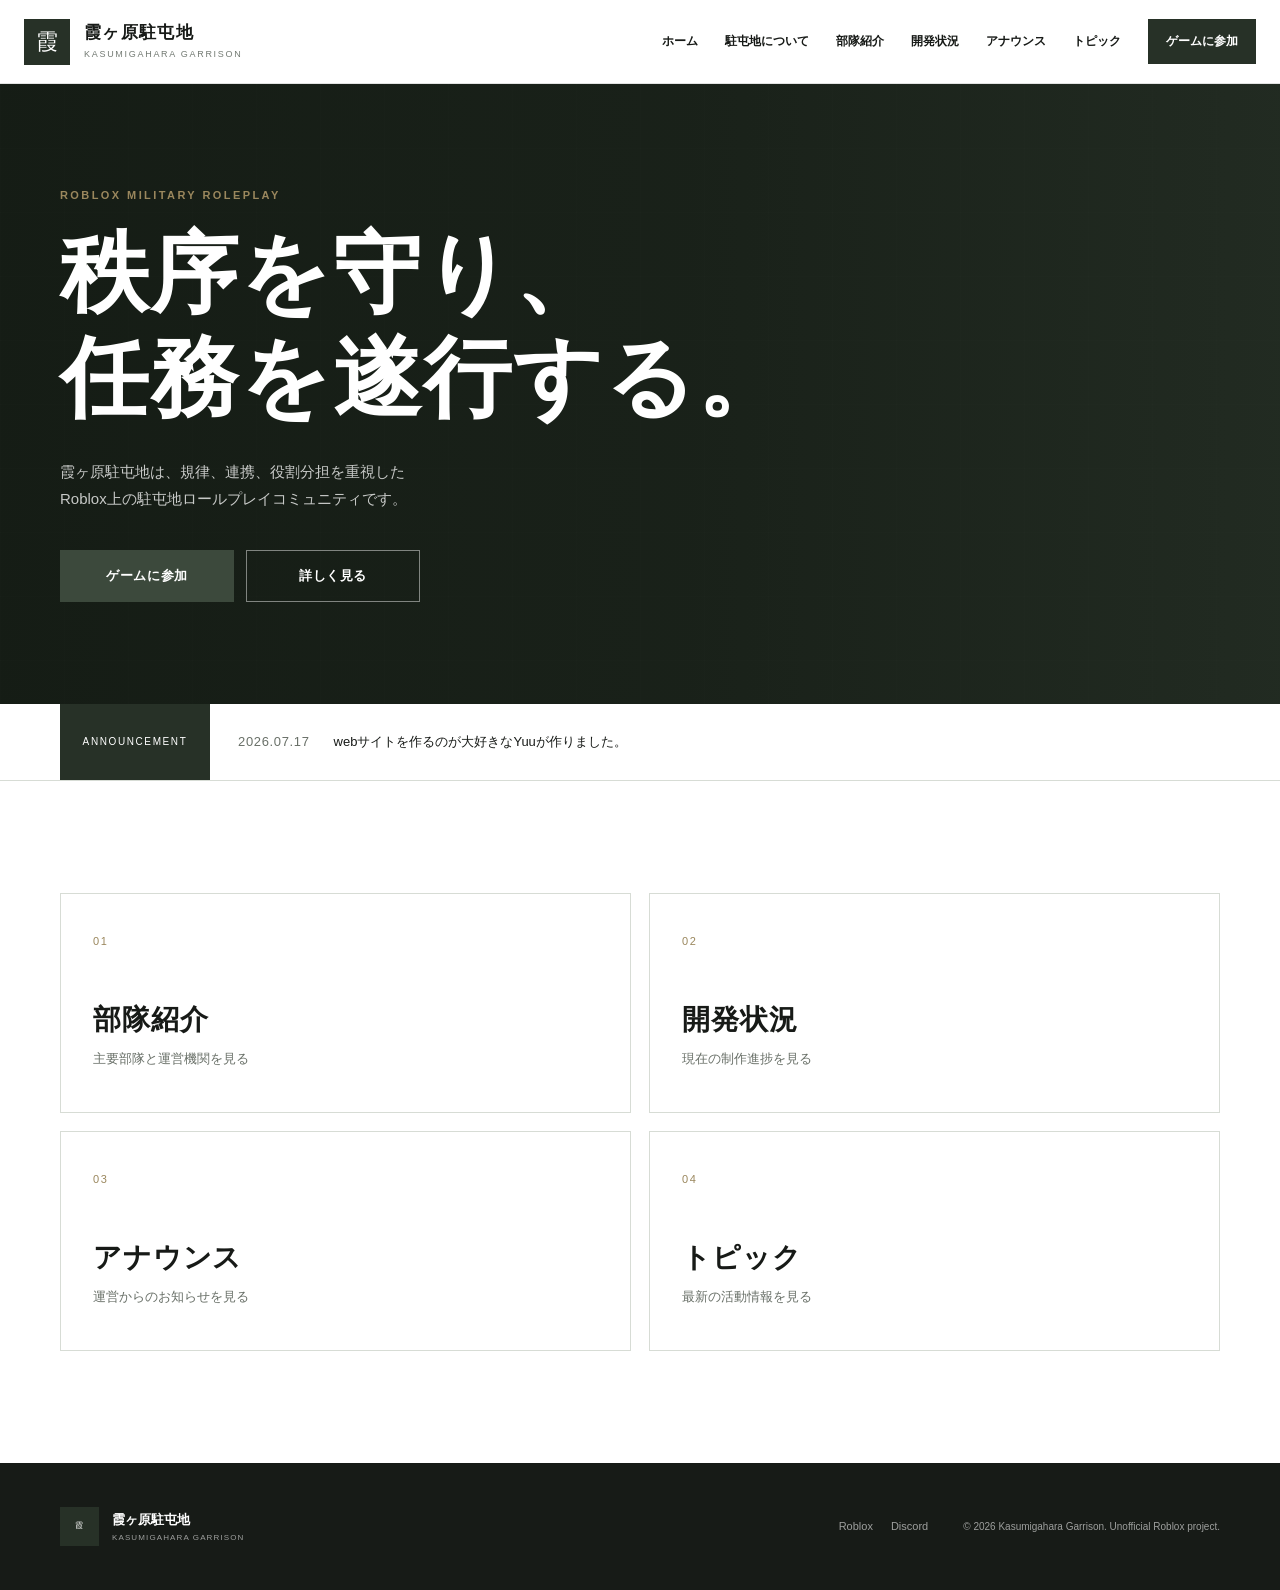
==== index.html @ 0323cbdd "Add files via upload" ====
<!DOCTYPE html><html lang="ja"><head>
  <meta charset="UTF-8">
  <meta name="viewport" content="width=device-width, initial-scale=1.0">
  <meta name="description" content="Roblox 霞ヶ原駐屯地 公式サイト">
  <meta name="theme-color" content="#273127">
  <link rel="stylesheet" href="./styles.css">
<title>霞ヶ原駐屯地｜公式サイト</title></head>
<body><header class="site-header" id="siteHeader">
  <div class="header-image" id="headerImage"></div>
  <div class="header-inner">
    <a class="brand" href="./index.html" aria-label="霞ヶ原駐屯地 トップ">
      <div class="brand-symbol">
        <img id="headerLogo" src="./images/logo.png" alt="霞ヶ原駐屯地ロゴ">
        <span>霞</span>
      </div>
      <div class="brand-copy">
        <strong id="siteName">霞ヶ原駐屯地</strong>
        <span id="siteNameEn">KASUMIGAHARA GARRISON</span>
      </div>
    </a>

    <button class="menu-button" id="menuButton" type="button" aria-label="メニューを開く" aria-expanded="false">
      <span></span><span></span><span></span>
    </button>

    <nav class="global-nav" id="globalNav">
      <a href="./index.html">ホーム</a>
      <a href="./about.html">駐屯地について</a>
      <a href="./units.html">部隊紹介</a>
      <a href="./development.html">開発状況</a>
      <a href="./announcements.html">アナウンス</a>
      <a href="./topics.html">トピック</a>
      <a class="nav-cta" id="headerGameLink" href="#" target="_blank" rel="noopener noreferrer">ゲームに参加</a>
    </nav>
  </div>
</header>
<main class="page-main home-page">
  <section class="hero" id="hero">
    <div class="hero-overlay"></div>
    <div class="hero-inner">
      <p class="eyebrow">ROBLOX MILITARY ROLEPLAY</p>
      <h1 id="heroTitle">秩序を守り、<br>任務を遂行する。</h1>
      <p class="hero-description" id="heroDescription"></p>
      <div class="hero-actions">
        <a class="button primary" id="heroGameLink" href="#" target="_blank" rel="noopener noreferrer">ゲームに参加</a>
        <a class="button ghost" href="./about.html">詳しく見る</a>
      </div>
    </div>
  </section>

  <section class="ticker">
    <div class="content-width ticker-inner">
      <span class="ticker-label">ANNOUNCEMENT</span>
      <a href="./announcements.html" class="ticker-content">
        <time id="tickerDate"></time>
        <span id="tickerText">最新情報を読み込んでいます</span>
      </a>
    </div>
  </section>

  <section class="section">
    <div class="content-width">
      <div class="home-link-grid">
        <a class="home-link-card" href="./units.html"><span>01</span><h2>部隊紹介</h2><p>主要部隊と運営機関を見る</p></a>
        <a class="home-link-card" href="./development.html"><span>02</span><h2>開発状況</h2><p>現在の制作進捗を見る</p></a>
        <a class="home-link-card" href="./announcements.html"><span>03</span><h2>アナウンス</h2><p>運営からのお知らせを見る</p></a>
        <a class="home-link-card" href="./topics.html"><span>04</span><h2>トピック</h2><p>最新の活動情報を見る</p></a>
      </div>
    </div>
  </section>
</main><footer class="site-footer">
  <div class="content-width footer-inner">
    <div class="footer-brand">
      <div class="brand-symbol small">
        <img id="footerLogo" src="./images/logo.png" alt="">
        <span>霞</span>
      </div>
      <div>
        <strong>霞ヶ原駐屯地</strong>
        <span>KASUMIGAHARA GARRISON</span>
      </div>
    </div>
    <div class="footer-links">
      <a id="footerRoblox" href="#" target="_blank" rel="noopener noreferrer">Roblox</a>
      <a id="footerDiscord" href="#" target="_blank" rel="noopener noreferrer">Discord</a>
    </div>
    <p>© <span id="currentYear"></span> Kasumigahara Garrison. Unofficial Roblox project.</p>
  </div>
</footer>
<script src="./data.js"></script>
<script src="./script.js"></script></body></html>
---- styles.css ----
:root {
  --ink: #171a17;
  --muted: #697068;
  --line: #d7dcd5;
  --paper: #f4f6f2;
  --white: #ffffff;
  --olive: #3c493c;
  --olive-dark: #273127;
  --gold: #9a875d;
  --header-height: 84px;
}

* { box-sizing: border-box; }
html { scroll-behavior: smooth; }
body {
  margin: 0;
  color: var(--ink);
  background: var(--white);
  font-family: "Noto Sans JP", "Yu Gothic", "Hiragino Kaku Gothic ProN", sans-serif;
  line-height: 1.8;
}
body.menu-open { overflow: hidden; }
a { color: inherit; text-decoration: none; }
img { max-width: 100%; display: block; }
button { font: inherit; }

.content-width {
  width: min(1160px, calc(100% - 48px));
  margin: 0 auto;
}

.site-header {
  position: fixed;
  inset: 0 0 auto;
  height: var(--header-height);
  z-index: 1000;
  color: var(--ink);
  background: rgba(255,255,255,.95);
  border-bottom: 1px solid rgba(20,25,20,.12);
  backdrop-filter: blur(14px);
  transition: height .25s ease, box-shadow .25s ease;
  overflow: visible;
}
.site-header.compact {
  height: 70px;
  box-shadow: 0 8px 30px rgba(20,25,20,.08);
}
.header-image {
  position: absolute;
  inset: 0;
  z-index: -1;
  background-position: center;
  background-size: cover;
  opacity: .10;
}
.header-inner {
  position: relative;
  width: min(1240px, calc(100% - 48px));
  height: 100%;
  margin: 0 auto;
  display: flex;
  align-items: center;
  justify-content: space-between;
}
.brand { display: inline-flex; align-items: center; gap: 14px; min-width: 235px; }
.brand-symbol {
  position: relative;
  width: 46px;
  height: 46px;
  flex: 0 0 auto;
  display: grid;
  place-items: center;
  overflow: hidden;
  color: var(--white);
  background: var(--olive-dark);
}
.brand-symbol img { width: 100%; height: 100%; object-fit: contain; }
.brand-symbol img[hidden] { display: none; }
.brand-symbol span { font-family: serif; font-size: 22px; }
.brand-symbol img:not([hidden]) + span { display: none; }
.brand-symbol.small { width: 39px; height: 39px; }
.brand-copy { display: flex; flex-direction: column; line-height: 1.2; }
.brand-copy strong { font-size: 17px; letter-spacing: .08em; }
.brand-copy span { margin-top: 5px; color: #737a73; font-size: 9px; letter-spacing: .19em; }

.global-nav { display: flex; align-items: center; gap: 27px; font-size: 12px; font-weight: 700; }
.global-nav > a:not(.nav-cta) { position: relative; padding: 8px 0; }
.global-nav > a:not(.nav-cta)::after {
  content: "";
  position: absolute;
  left: 0; bottom: 1px;
  width: 0; height: 1px;
  background: var(--ink);
  transition: width .2s ease;
}
.global-nav > a:hover::after { width: 100%; }
.nav-cta { padding: 12px 18px; color: white; background: var(--olive-dark); }

.menu-button { display: none; width: 44px; height: 44px; padding: 9px; border: 0; background: transparent; }
.menu-button span { display: block; height: 1px; margin: 6px 0; background: var(--ink); transition: .25s; }

main { padding-top: var(--header-height); }
.hero {
  position: relative;
  min-height: 700px;
  display: flex;
  align-items: center;
  color: white;
  background-color: var(--olive-dark);
  background-position: center;
  background-size: cover;
  overflow: hidden;
}
.hero-overlay {
  position: absolute;
  inset: 0;
  background: linear-gradient(90deg, rgba(20,27,20,.94), rgba(20,27,20,.72) 54%, rgba(20,27,20,.28));
}
.hero::after {
  content: "";
  position: absolute; inset: 0;
  opacity: .10;
  background-image: linear-gradient(rgba(255,255,255,.08) 1px, transparent 1px), linear-gradient(90deg, rgba(255,255,255,.08) 1px, transparent 1px);
  background-size: 64px 64px;
}
.hero-inner {
  position: relative;
  z-index: 2;
  width: min(1160px, calc(100% - 48px));
  margin: 0 auto;
}
.eyebrow, .section-label {
  margin: 0 0 16px;
  color: var(--gold);
  font-size: 11px;
  font-weight: 700;
  letter-spacing: .22em;
}
.section-label.light { color: #c4b183; }
.hero h1 {
  margin: 0;
  max-width: 800px;
  font-size: clamp(46px, 7vw, 88px);
  line-height: 1.18;
  letter-spacing: .025em;
  font-weight: 600;
}
.hero-description { margin: 28px 0 0; color: rgba(255,255,255,.76); font-size: 15px; }
.hero-actions { display: flex; gap: 12px; margin-top: 38px; }
.button {
  min-width: 174px;
  min-height: 52px;
  display: inline-flex;
  align-items: center;
  justify-content: center;
  padding: 12px 24px;
  font-size: 13px;
  font-weight: 700;
  letter-spacing: .05em;
  transition: transform .2s ease, opacity .2s ease;
}
.button:hover { transform: translateY(-2px); }
.button.primary { color: white; background: var(--olive); }
.button.ghost { color: white; border: 1px solid rgba(255,255,255,.45); }
.hero-side {
  position: absolute;
  z-index: 2;
  right: 23px; bottom: 24px;
  margin: 0;
  color: rgba(255,255,255,.42);
  font-size: 10px;
  letter-spacing: .28em;
  writing-mode: vertical-rl;
}

.ticker { border-bottom: 1px solid var(--line); }
.ticker-inner {
  min-height: 76px;
  display: grid;
  grid-template-columns: 150px 1fr;
  align-items: center;
}
.ticker-label {
  color: var(--white);
  background: var(--olive-dark);
  align-self: stretch;
  display: grid;
  place-items: center;
  font-size: 10px;
  letter-spacing: .16em;
}
.ticker-content { display: flex; gap: 24px; padding-left: 28px; font-size: 13px; }
.ticker-content time { color: var(--muted); letter-spacing: .05em; }

.section { padding: 112px 0; }
.section-muted { background: var(--paper); }
.section-dark { color: white; background: var(--olive-dark); }
.section h2, .join-section h2 {
  margin: 0;
  font-size: clamp(30px, 4vw, 48px);
  line-height: 1.35;
  letter-spacing: .03em;
}
.about-grid { display: grid; grid-template-columns: .8fr 1.2fr; gap: 95px; }
.about-copy { color: var(--muted); font-size: 15px; }
.about-copy p:first-child { margin-top: 0; }

.section-heading {
  display: flex;
  justify-content: space-between;
  align-items: end;
  gap: 40px;
  margin-bottom: 50px;
}
.section-heading > p { max-width: 480px; margin: 0; color: var(--muted); font-size: 13px; }
.section-heading.light > p { color: rgba(255,255,255,.62); }

.unit-grid { display: grid; grid-template-columns: repeat(2, 1fr); gap: 18px; }
.unit-card { background: white; border: 1px solid var(--line); overflow: hidden; }
.unit-image {
  aspect-ratio: 16 / 8.5;
  background: linear-gradient(135deg, #495648, #2d362d);
  background-size: cover;
  background-position: center;
}
.unit-body { padding: 28px 30px 32px; }
.unit-meta { color: var(--gold); font-size: 10px; letter-spacing: .16em; }
.unit-card h3 { margin: 14px 0 12px; font-size: 22px; }
.unit-card p { margin: 0; color: var(--muted); font-size: 13px; }

.development-grid { display: grid; grid-template-columns: repeat(2, 1fr); gap: 22px; }
.development-card { border: 1px solid var(--line); background: white; overflow: hidden; }
.development-image {
  aspect-ratio: 16 / 8;
  background: #e7ebe5;
  background-position: center;
  background-size: cover;
}
.development-body { padding: 25px 28px 29px; }
.development-top { display: flex; justify-content: space-between; gap: 20px; }
.development-card h3 { margin: 0; font-size: 18px; }
.development-percent { color: var(--gold); font-weight: 700; }
.progress { height: 5px; margin: 18px 0 15px; background: #e5e9e3; overflow: hidden; }
.progress > span { display: block; height: 100%; background: var(--olive); }
.development-card p { margin: 0; color: var(--muted); font-size: 13px; }

.announcement-list { border-top: 1px solid rgba(255,255,255,.24); }
.announcement-item {
  display: grid;
  grid-template-columns: 120px 90px 1fr;
  gap: 20px;
  align-items: center;
  min-height: 84px;
  border-bottom: 1px solid rgba(255,255,255,.16);
}
.announcement-item time { color: rgba(255,255,255,.55); font-size: 12px; }
.announcement-category { padding: 4px 8px; border: 1px solid rgba(255,255,255,.25); text-align: center; font-size: 10px; }
.announcement-item h3 { margin: 0; font-size: 14px; font-weight: 500; }

.topic-grid { display: grid; grid-template-columns: repeat(3, 1fr); gap: 20px; }
.topic-card { border: 1px solid var(--line); background: white; overflow: hidden; }
.topic-image {
  aspect-ratio: 16 / 9;
  background: linear-gradient(135deg, #dfe4dd, #cbd3c9);
  background-position: center;
  background-size: cover;
}
.topic-body { padding: 24px; }
.topic-meta { display: flex; gap: 14px; color: var(--muted); font-size: 10px; letter-spacing: .04em; }
.topic-card h3 { margin: 12px 0 10px; font-size: 17px; line-height: 1.5; }
.topic-card p { margin: 0; color: var(--muted); font-size: 12px; }

.join-section { padding: 90px 0; background: #edf0eb; }
.join-inner { display: flex; justify-content: space-between; align-items: center; gap: 50px; }
.join-inner p:last-child { color: var(--muted); }

.site-footer { padding: 44px 0; color: rgba(255,255,255,.58); background: #171b17; }
.footer-inner { display: grid; grid-template-columns: 1fr auto auto; align-items: center; gap: 35px; }
.footer-brand { display: flex; align-items: center; gap: 13px; }
.footer-brand strong, .footer-brand span { display: block; }
.footer-brand strong { color: white; font-size: 13px; }
.footer-brand span { font-size: 8px; letter-spacing: .14em; }
.footer-links { display: flex; gap: 18px; font-size: 11px; }
.site-footer p { margin: 0; font-size: 10px; }

@media (max-width: 940px) {
  :root { --header-height: 72px; }
  .content-width, .header-inner, .hero-inner { width: min(100% - 32px, 1160px); }
  .menu-button { display: block; z-index: 3; }
  .global-nav {
    position: fixed;
    top: var(--header-height);
    left: 0; right: 0;
    display: none;
    flex-direction: column;
    align-items: stretch;
    gap: 0;
    padding: 12px 16px 22px;
    background: white;
    border-bottom: 1px solid var(--line);
  }
  .global-nav.open { display: flex; }
  .global-nav a { padding: 15px 8px; border-bottom: 1px solid var(--line); }
  .nav-cta { margin-top: 10px; text-align: center; border-bottom: 0 !important; }
  .brand-copy strong { font-size: 14px; }
  .hero { min-height: 620px; }
  .about-grid { grid-template-columns: 1fr; gap: 38px; }
  .section { padding: 82px 0; }
  .section-heading { align-items: start; flex-direction: column; }
  .topic-grid { grid-template-columns: 1fr 1fr; }
  .footer-inner { grid-template-columns: 1fr; }
}

@media (max-width: 640px) {
  .brand-copy span { display: none; }
  .brand { min-width: auto; }
  .hero { min-height: 580px; }
  .hero h1 { font-size: clamp(40px, 13vw, 64px); }
  .hero-description br { display: none; }
  .hero-actions { flex-direction: column; }
  .button { width: 100%; }
  .hero-side { display: none; }
  .ticker-inner { grid-template-columns: 1fr; }
  .ticker-label { min-height: 34px; }
  .ticker-content { padding: 14px 0; flex-direction: column; gap: 2px; }
  .unit-grid, .development-grid, .topic-grid { grid-template-columns: 1fr; }
  .announcement-item { grid-template-columns: 1fr auto; gap: 8px 12px; padding: 18px 0; }
  .announcement-item h3 { grid-column: 1 / -1; }
  .join-inner { align-items: stretch; flex-direction: column; }
}


.page-main { padding-top: var(--header-height); }
.page-main.home-page { padding-top: var(--header-height); }
.page-main .hero { min-height: 620px; }
.page-hero {
  min-height: 300px;
  display: flex;
  align-items: end;
  padding: 80px 0 58px;
  color: white;
  background:
    linear-gradient(90deg, rgba(28,37,28,.96), rgba(28,37,28,.72)),
    url("./images/header.jpg") center/cover;
}
.page-hero p {
  margin: 0 0 12px;
  color: #c4b183;
  font-size: 11px;
  font-weight: 700;
  letter-spacing: .22em;
}
.page-hero h1 {
  margin: 0;
  font-size: clamp(38px, 6vw, 66px);
  line-height: 1.2;
  letter-spacing: .04em;
}
.home-link-grid {
  display: grid;
  grid-template-columns: repeat(2, 1fr);
  gap: 18px;
}
.home-link-card {
  min-height: 220px;
  padding: 32px;
  background: white;
  border: 1px solid var(--line);
  transition: transform .2s ease, border-color .2s ease;
}
.home-link-card:hover {
  transform: translateY(-3px);
  border-color: var(--olive);
}
.home-link-card > span {
  color: var(--gold);
  font-size: 11px;
  letter-spacing: .15em;
}
.home-link-card h2 {
  margin: 46px 0 8px;
  font-size: 28px;
}
.home-link-card p {
  margin: 0;
  color: var(--muted);
  font-size: 13px;
}
.policy-grid {
  display: grid;
  grid-template-columns: repeat(3, 1fr);
  border-top: 1px solid var(--line);
  border-left: 1px solid var(--line);
}
.policy-grid article {
  min-height: 240px;
  padding: 30px;
  background: white;
  border-right: 1px solid var(--line);
  border-bottom: 1px solid var(--line);
}
.policy-grid article > span {
  color: var(--gold);
  font-size: 11px;
}
.policy-grid h3 {
  margin: 48px 0 10px;
  font-size: 20px;
}
.policy-grid p {
  margin: 0;
  color: var(--muted);
  font-size: 13px;
}
@media (max-width: 720px) {
  .page-hero { min-height: 230px; padding-bottom: 38px; }
  .home-link-grid, .policy-grid { grid-template-columns: 1fr; }
}
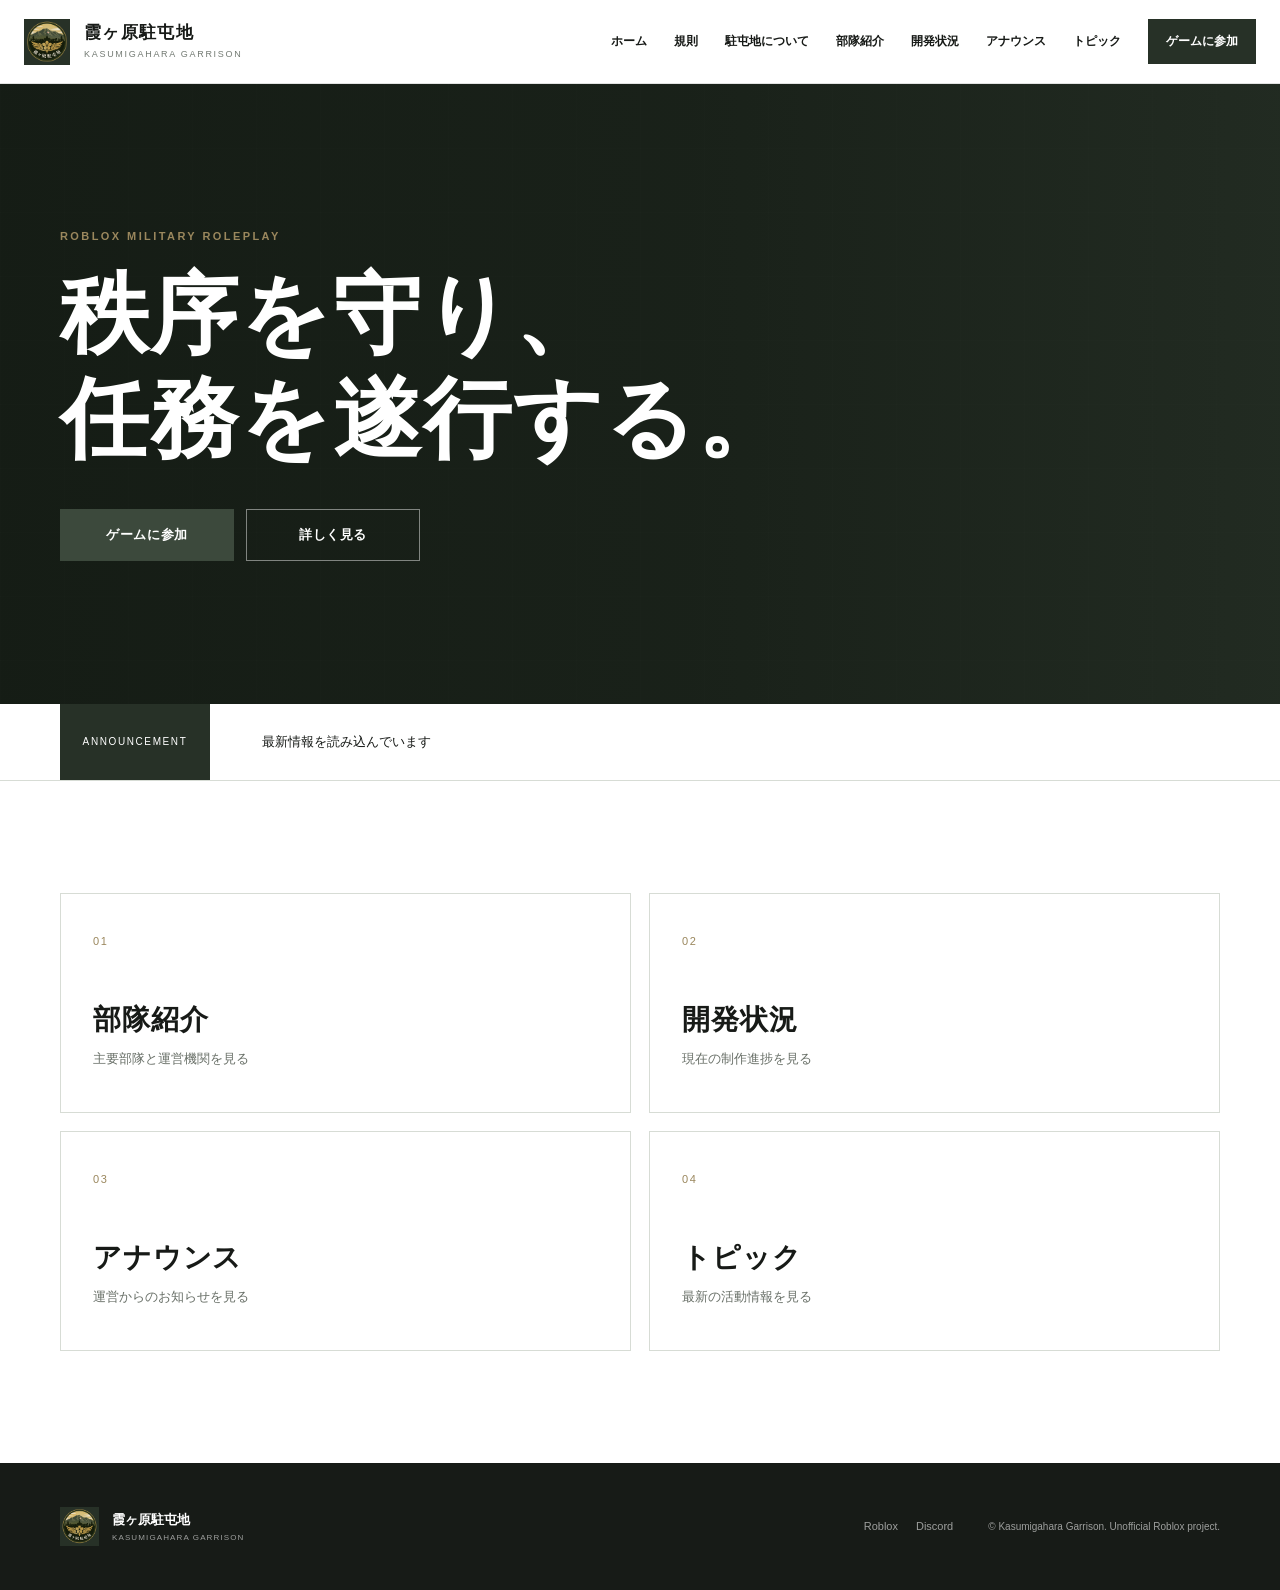
==== commit bedf9c8c: "Update index.html" ====
--- a/index.html
+++ b/index.html
@@ -25,6 +25,7 @@
 
     <nav class="global-nav" id="globalNav">
       <a href="./index.html">ホーム</a>
+      <a id="rulesLink" href="#" target="_blank" rel="noopener noreferrer">規則</a>
       <a href="./about.html">駐屯地について</a>
       <a href="./units.html">部隊紹介</a>
       <a href="./development.html">開発状況</a>
@@ -88,4 +89,4 @@
   </div>
 </footer>
 <script src="./data.js"></script>
-<script src="./script.js"></script></body></html>+<script src="./script.js"></script></body></html>
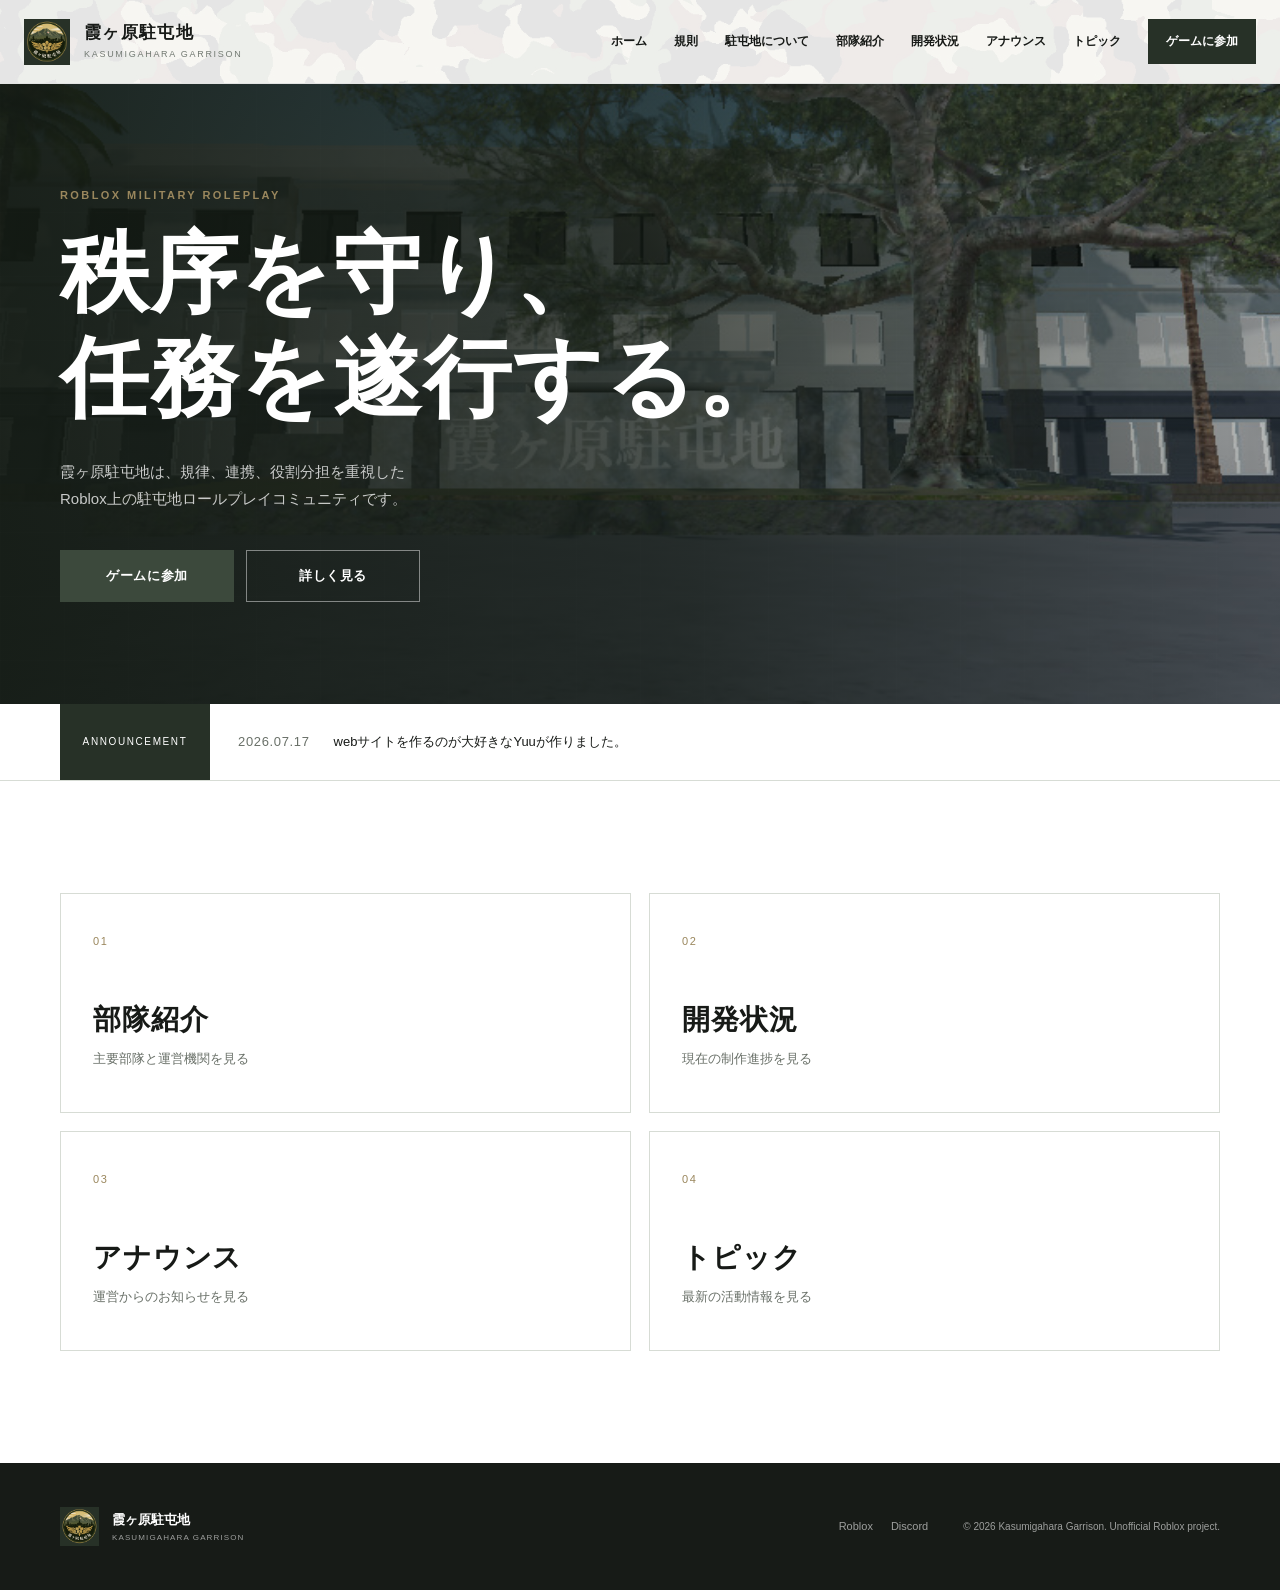
==== commit 084b9428: "Update index.html" ====
--- a/index.html
+++ b/index.html
@@ -1,5 +1,6 @@
 <!DOCTYPE html><html lang="ja"><head>
   <meta charset="UTF-8">
+  <meta name="google-site-verification" content="HuECtw-KYc88Qf7YFOWIAa5JQMSX0AzzydZmBp7dpUA" />
   <meta name="viewport" content="width=device-width, initial-scale=1.0">
   <meta name="description" content="Roblox 霞ヶ原駐屯地 公式サイト">
   <meta name="theme-color" content="#273127">
